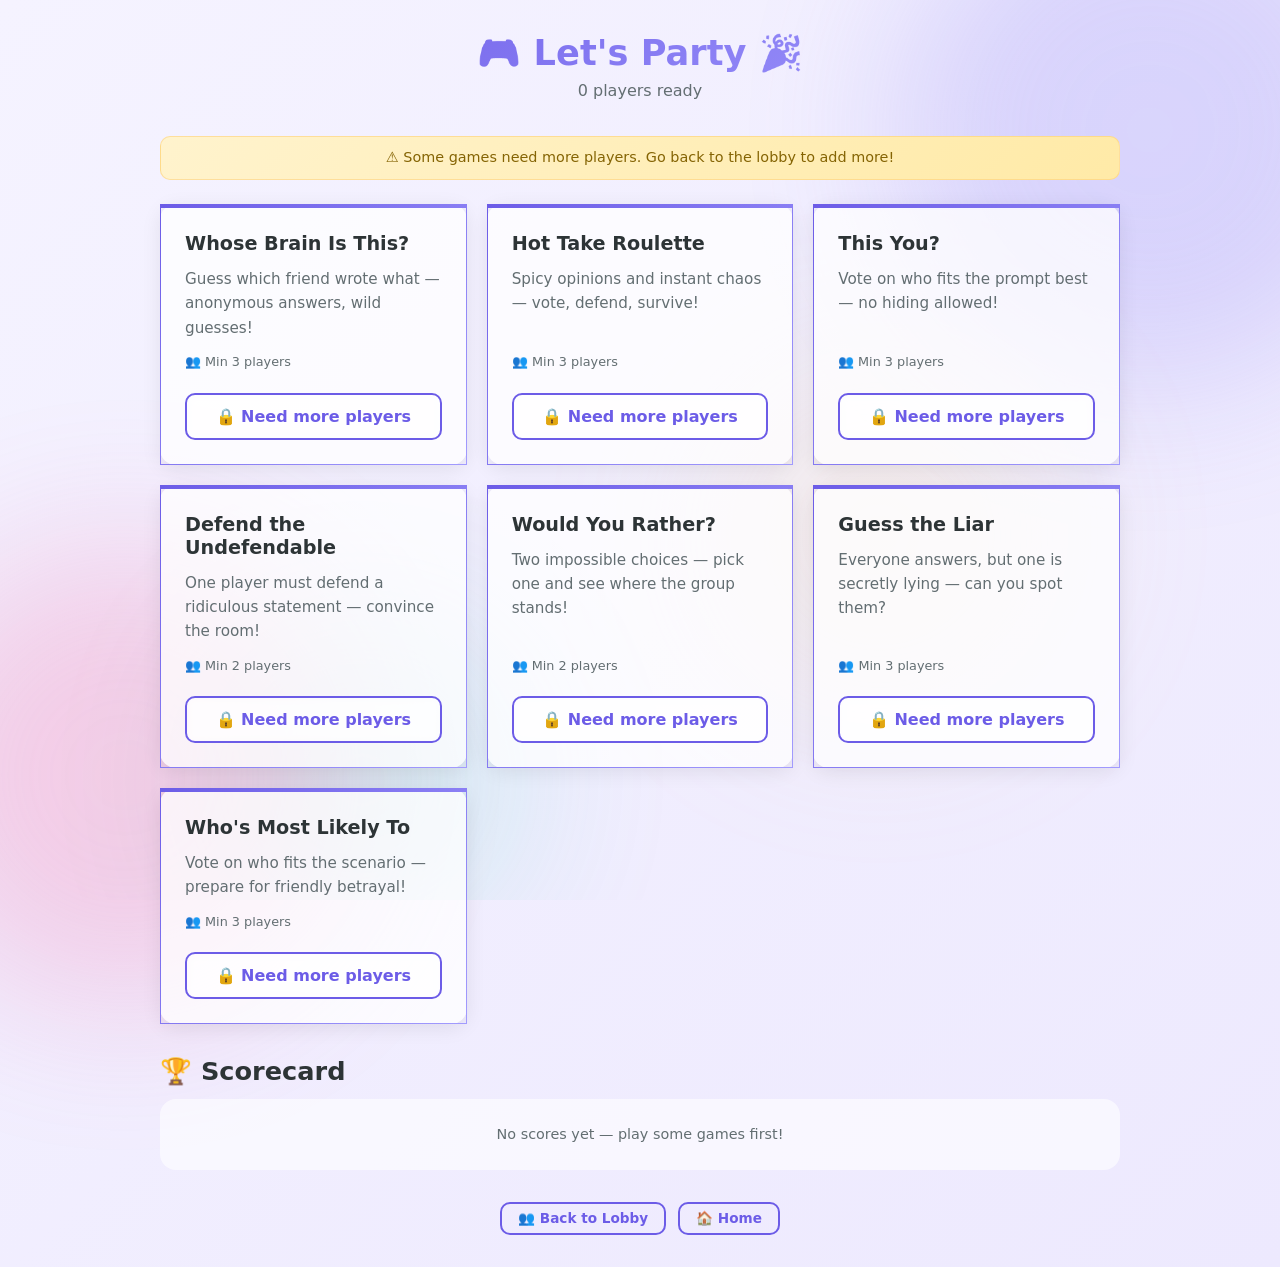
==== games.html @ 0eb38a6e "feat: added 7 games and related functionalities - Create would-you-rather.html for the game interfac" ====
<!DOCTYPE html>
<html lang="en">
<head>
  <meta charset="UTF-8" />
  <meta name="viewport" content="width=device-width, initial-scale=1.0" />
  <title>Games – Party Games Hub</title>
  <link rel="stylesheet" href="css/global.css" />
  <link rel="stylesheet" href="css/cards.css" />
  <style>
    .hub-header {
      text-align: center;
      margin-bottom: 2rem;
      animation: fadeInUp 0.5s ease both;
    }
    .hub-header h1 {
      margin-bottom: 0.25rem;
      background: var(--gradient-primary);
      -webkit-background-clip: text;
      -webkit-text-fill-color: transparent;
      background-clip: text;
    }
    .hub-header p {
      color: var(--text-light);
      animation: fadeIn 0.5s ease 0.2s both;
    }
    .player-warning {
      background: linear-gradient(135deg, #fff3cd, #ffeaa7);
      color: #856404;
      padding: 0.6rem 1rem;
      border-radius: var(--radius-sm);
      font-size: 0.9rem;
      text-align: center;
      margin-bottom: 1.5rem;
      animation: fadeInUp 0.4s ease 0.1s both;
      border: 1px solid rgba(253, 203, 110, 0.5);
    }
    .nav-links {
      display: flex;
      gap: 0.75rem;
      justify-content: center;
      margin-top: 2rem;
      animation: fadeInUp 0.5s ease 0.4s both;
    }
    .container-wide {
      animation: fadeIn 0.4s ease both;
    }

    /* === Scorecard Table === */
    .scorecard-section {
      margin-top: 2rem;
      animation: fadeInUp 0.5s ease 0.4s both;
    }
    .scorecard-section h2 {
      margin-bottom: 0.75rem;
    }
    .scorecard-table-wrap {
      overflow-x: auto;
      -webkit-overflow-scrolling: touch;
      border-radius: var(--radius);
      box-shadow: var(--shadow);
    }
    .scorecard-table {
      width: 100%;
      border-collapse: collapse;
      background: rgba(255,255,255,0.85);
      backdrop-filter: blur(10px);
      border-radius: var(--radius);
      overflow: hidden;
      font-size: 0.9rem;
    }
    .scorecard-table th,
    .scorecard-table td {
      padding: 0.6rem 0.75rem;
      text-align: center;
      white-space: nowrap;
      border-bottom: 1px solid rgba(0,0,0,0.06);
    }
    .scorecard-table th {
      background: var(--gradient-primary);
      color: #fff;
      font-weight: 700;
      font-size: 0.8rem;
      text-transform: uppercase;
      letter-spacing: 0.03em;
      position: sticky;
      top: 0;
    }
    .scorecard-table th:first-child {
      text-align: left;
    }
    .scorecard-table td:first-child {
      text-align: left;
      font-weight: 600;
      color: var(--text);
      white-space: normal;
      word-break: break-word;
    }
    .scorecard-table tr:last-child td {
      border-bottom: none;
    }
    .scorecard-table tr:hover td {
      background: rgba(108, 92, 231, 0.04);
    }
    .scorecard-table .total-row td {
      background: linear-gradient(135deg, rgba(255,234,167,0.3), rgba(253,203,110,0.15));
      font-weight: 700;
      border-top: 2px solid rgba(108, 92, 231, 0.15);
    }
    .scorecard-table .total-row td:first-child {
      color: var(--primary);
    }
    .scorecard-empty {
      text-align: center;
      color: var(--text-light);
      padding: 1.5rem 1rem;
      font-size: 0.9rem;
      background: rgba(255,255,255,0.6);
      border-radius: var(--radius);
    }
    .scorecard-actions {
      display: flex;
      justify-content: flex-end;
      margin-top: 0.5rem;
    }

    @media (max-width: 500px) {
      .scorecard-table {
        font-size: 0.82rem;
      }
      .scorecard-table th,
      .scorecard-table td {
        padding: 0.5rem 0.5rem;
      }
    }
  </style>
</head>
<body>
<div class="bg-orbs"></div>
  <div class="container-wide">
    <!-- Header -->
    <div class="hub-header">
      <h1 id="hubTitle">🎮 Games</h1>
      <p id="playerCount"></p>
    </div>

    <!-- Warning if not enough players -->
    <div class="player-warning hidden" id="playerWarning">
      ⚠️ Some games need more players. Go back to the lobby to add more!
    </div>

    <!-- Games Grid -->
    <div class="games-grid" id="gamesGrid"></div>

    <!-- Scorecard -->
    <div class="scorecard-section" id="scorecardSection">
      <div class="flex flex-between" style="align-items: center;">
        <h2>🏆 Scorecard</h2>
      </div>
      <div id="scorecardContent"></div>
      <div class="scorecard-actions" id="scorecardActions" style="display:none;">
        <button class="btn btn-outline btn-sm" onclick="handleClearScores()">Clear Scores</button>
      </div>
    </div>

    <!-- Navigation -->
    <div class="nav-links">
      <button class="btn btn-outline btn-sm" onclick="navigateTo('lobby.html')">👥 Back to Lobby</button>
      <button class="btn btn-outline btn-sm" onclick="navigateTo('index.html')">🏠 Home</button>
    </div>
  </div>

  <script src="js/state.js"></script>
  <script src="js/config.js"></script>
  <script src="js/utils.js"></script>
  <script>
    const participants = getParticipants();
    const playerCount = participants.length;

    // Set title
    document.getElementById('hubTitle').textContent = `🎮 ${getPartyTitle()}`;
    document.getElementById('playerCount').textContent = `${playerCount} player${playerCount !== 1 ? 's' : ''} ready`;

    // Show warning if low players
    let hasWarning = false;
    GAMES.forEach(game => {
      if (playerCount < game.minPlayers) hasWarning = true;
    });
    if (hasWarning) {
      document.getElementById('playerWarning').classList.remove('hidden');
    }

    // Render game cards
    const grid = document.getElementById('gamesGrid');

    GAMES.forEach(game => {
      const canPlay = playerCount >= game.minPlayers;
      const card = document.createElement('div');
      card.className = 'game-card';
      if (!canPlay) card.style.opacity = '0.6';

      card.innerHTML = `
        <h3>${game.title}</h3>
        <p>${game.description}</p>
        <div class="meta">👥 Min ${game.minPlayers} players</div>
        <button
          class="btn ${canPlay ? 'btn-primary' : 'btn-outline'} btn-block"
          ${canPlay ? '' : 'disabled'}
          onclick="navigateTo('${game.file}')"
        >
          ${canPlay ? '▶ Play' : '🔒 Need more players'}
        </button>
      `;

      grid.appendChild(card);
    });

    /* ---- Scorecard ---- */
    function escapeHTML(str) {
      const div = document.createElement('div');
      div.textContent = str;
      return div.innerHTML;
    }

    function renderScorecard() {
      const scorecard = getScorecard();
      const playerNames = participants.map(p => p.name);
      const container = document.getElementById('scorecardContent');
      const actionsDiv = document.getElementById('scorecardActions');

      const gameIds = Object.keys(scorecard);
      if (gameIds.length === 0 || playerNames.length === 0) {
        container.innerHTML = '<div class="scorecard-empty">No scores yet — play some games first!</div>';
        actionsDiv.style.display = 'none';
        return;
      }

      // Map game IDs to display titles
      const gameTitles = {};
      if (typeof GAMES !== 'undefined') {
        GAMES.forEach(g => gameTitles[g.id] = g.title);
      }

      // Collect all player names that appear in any game score
      const allScoredPlayers = new Set();
      for (const gid of gameIds) {
        for (const name of Object.keys(scorecard[gid])) {
          allScoredPlayers.add(name);
        }
      }
      const displayPlayers = [...new Set([...playerNames, ...allScoredPlayers])];

      if (displayPlayers.length === 0) {
        container.innerHTML = '<div class="scorecard-empty">No scores yet — play some games first!</div>';
        actionsDiv.style.display = 'none';
        return;
      }

      // Build table
      let html = '<div class="scorecard-table-wrap"><table class="scorecard-table">';
      html += '<thead><tr><th>Game</th>';
      displayPlayers.forEach(name => {
        html += `<th>${escapeHTML(name)}</th>`;
      });
      html += '</tr></thead><tbody>';

      const totals = {};
      displayPlayers.forEach(n => totals[n] = 0);

      gameIds.forEach(gid => {
        const title = gameTitles[gid] || gid;
        html += `<tr><td>${escapeHTML(title)}</td>`;
        displayPlayers.forEach(name => {
          const pts = (scorecard[gid] && scorecard[gid][name]) || 0;
          totals[name] += pts;
          html += `<td>${pts}</td>`;
        });
        html += '</tr>';
      });

      html += '<tr class="total-row"><td>Total</td>';
      displayPlayers.forEach(name => {
        html += `<td>${totals[name]}</td>`;
      });
      html += '</tr>';

      html += '</tbody></table></div>';
      container.innerHTML = html;
      actionsDiv.style.display = 'flex';
    }

    function handleClearScores() {
      if (confirm('Clear all game scores?')) {
        clearScorecard();
        renderScorecard();
      }
    }

    renderScorecard();
  </script>
</body>
</html>
---- css/global.css ----
/* ===================================
   Party Games Hub – Global Styles
   =================================== */

/* --- Reset & Base --- */
*, *::before, *::after {
  margin: 0;
  padding: 0;
  box-sizing: border-box;
}

:root {
  --primary: #6c5ce7;
  --primary-light: #a29bfe;
  --secondary: #fd79a8;
  --accent: #ffeaa7;
  --bg: #f8f9fc;
  --bg-card: #ffffff;
  --text: #2d3436;
  --text-light: #636e72;
  --danger: #d63031;
  --success: #00b894;
  --radius: 16px;
  --radius-sm: 10px;
  --shadow: 0 4px 20px rgba(0, 0, 0, 0.08);
  --shadow-hover: 0 8px 30px rgba(0, 0, 0, 0.12);
  --font: 'Segoe UI', system-ui, -apple-system, sans-serif;
  --transition: 0.2s ease;
  --gradient-bg: linear-gradient(135deg, #f5f3ff 0%, #ede9fe 25%, #fdf2f8 50%, #fef3c7 75%, #f0fdf4 100%);
  --gradient-primary: linear-gradient(135deg, #6c5ce7, #a29bfe);
  --gradient-secondary: linear-gradient(135deg, #fd79a8, #e84393);
  --gradient-warm: linear-gradient(135deg, #ffeaa7, #fdcb6e);
}

html {
  font-size: 16px;
  scroll-behavior: smooth;
}

body {
  font-family: var(--font);
  background: var(--gradient-bg);
  background-size: 400% 400%;
  animation: gradientShift 18s ease infinite;
  color: var(--text);
  min-height: 100dvh;
  display: flex;
  flex-direction: column;
  align-items: center;
  padding: 2rem 1rem;
  line-height: 1.6;
  position: relative;
  overflow-x: hidden;
}

/* --- Animated background blobs --- */
body::before,
body::after {
  content: '';
  position: fixed;
  border-radius: 50%;
  filter: blur(80px);
  opacity: 0.25;
  z-index: -1;
  animation: floatBlob 20s ease-in-out infinite;
}

body::before {
  width: 500px;
  height: 500px;
  background: radial-gradient(circle, var(--primary-light), var(--primary));
  top: -120px;
  right: -120px;
  animation: floatBlob 22s ease-in-out infinite, pulseBlob 8s ease-in-out infinite;
  animation-delay: -5s, 0s;
}

body::after {
  width: 450px;
  height: 450px;
  background: radial-gradient(circle, var(--secondary), #e84393);
  bottom: -100px;
  left: -100px;
  animation: floatBlob 26s ease-in-out infinite, pulseBlob 10s ease-in-out infinite;
  animation-delay: -10s, -3s;
}

/* --- Extra background layers via box-shadow on a helper --- */
.bg-orbs {
  position: fixed;
  inset: 0;
  z-index: -1;
  pointer-events: none;
  overflow: hidden;
}

.bg-orbs::before,
.bg-orbs::after {
  content: '';
  position: absolute;
  border-radius: 50%;
  filter: blur(90px);
  opacity: 0.18;
}

.bg-orbs::before {
  width: 350px;
  height: 350px;
  background: radial-gradient(circle, #ffeaa7, #fdcb6e);
  top: 40%;
  left: 55%;
  animation: floatBlob2 28s ease-in-out infinite, pulseBlob 12s ease-in-out infinite;
}

.bg-orbs::after {
  width: 300px;
  height: 300px;
  background: radial-gradient(circle, #55efc4, #00b894);
  top: 70%;
  right: 60%;
  animation: floatBlob2 24s ease-in-out infinite reverse, pulseBlob 9s ease-in-out infinite;
  animation-delay: -7s, -2s;
}

@keyframes gradientShift {
  0%   { background-position: 0% 50%; }
  25%  { background-position: 100% 25%; }
  50%  { background-position: 50% 100%; }
  75%  { background-position: 25% 0%; }
  100% { background-position: 0% 50%; }
}

@keyframes floatBlob {
  0%, 100% { transform: translate(0, 0) scale(1); }
  25% { transform: translate(40px, -50px) scale(1.08); }
  50% { transform: translate(-30px, 30px) scale(0.92); }
  75% { transform: translate(20px, 40px) scale(1.04); }
}

@keyframes floatBlob2 {
  0%, 100% { transform: translate(0, 0) scale(1) rotate(0deg); }
  33% { transform: translate(-50px, 30px) scale(1.1) rotate(60deg); }
  66% { transform: translate(40px, -40px) scale(0.9) rotate(-30deg); }
}

@keyframes pulseBlob {
  0%, 100% { opacity: 0.18; }
  50% { opacity: 0.32; }
}

/* --- Entrance animations --- */
@keyframes fadeInUp {
  from { opacity: 0; transform: translateY(24px); }
  to { opacity: 1; transform: translateY(0); }
}

@keyframes fadeIn {
  from { opacity: 0; }
  to { opacity: 1; }
}

@keyframes scaleIn {
  from { opacity: 0; transform: scale(0.9); }
  to { opacity: 1; transform: scale(1); }
}

@keyframes slideInLeft {
  from { opacity: 0; transform: translateX(-20px); }
  to { opacity: 1; transform: translateX(0); }
}

@keyframes slideInRight {
  from { opacity: 0; transform: translateX(20px); }
  to { opacity: 1; transform: translateX(0); }
}

@keyframes bounceIn {
  0% { opacity: 0; transform: scale(0.3); }
  50% { transform: scale(1.05); }
  70% { transform: scale(0.9); }
  100% { opacity: 1; transform: scale(1); }
}

@keyframes shimmer {
  0% { background-position: -200% center; }
  100% { background-position: 200% center; }
}

@keyframes pulse {
  0%, 100% { transform: scale(1); }
  50% { transform: scale(1.05); }
}

.animate-fade-in-up {
  animation: fadeInUp 0.5s ease both;
}

.animate-fade-in {
  animation: fadeIn 0.4s ease both;
}

.animate-scale-in {
  animation: scaleIn 0.4s ease both;
}

.animate-bounce-in {
  animation: bounceIn 0.6s ease both;
}

/* --- Typography --- */
h1, h2, h3 {
  font-weight: 700;
  line-height: 1.2;
}

h1 { font-size: 2.2rem; }
h2 { font-size: 1.6rem; }
h3 { font-size: 1.2rem; }

/* --- Container --- */
.container {
  width: 100%;
  max-width: 720px;
  margin: 0 auto;
}

.container-wide {
  width: 100%;
  max-width: 960px;
  margin: 0 auto;
}

/* --- Buttons --- */
.btn {
  display: inline-flex;
  align-items: center;
  justify-content: center;
  gap: 0.5rem;
  padding: 0.75rem 1.75rem;
  font-size: 1rem;
  font-weight: 600;
  border: none;
  border-radius: var(--radius-sm);
  cursor: pointer;
  transition: transform 0.25s cubic-bezier(.4,0,.2,1), box-shadow 0.25s ease, background 0.25s ease, border-color 0.25s ease;
  text-decoration: none;
  font-family: var(--font);
  position: relative;
  overflow: hidden;
}

.btn::after {
  content: '';
  position: absolute;
  inset: 0;
  background: linear-gradient(120deg, transparent 30%, rgba(255,255,255,0.2) 50%, transparent 70%);
  background-size: 200% 100%;
  opacity: 0;
  transition: opacity 0.3s;
}

.btn:hover::after {
  opacity: 1;
  animation: shimmer 0.8s ease forwards;
}

.btn:hover {
  transform: translateY(-2px);
  box-shadow: var(--shadow-hover);
}

.btn:active {
  transform: translateY(0) scale(0.98);
}

.btn-primary {
  background: var(--gradient-primary);
  color: #fff;
}

.btn-primary:hover {
  box-shadow: 0 6px 25px rgba(108, 92, 231, 0.35);
}

.btn-secondary {
  background: var(--gradient-secondary);
  color: #fff;
}

.btn-secondary:hover {
  box-shadow: 0 6px 25px rgba(253, 121, 168, 0.35);
}

.btn-outline {
  background: transparent;
  color: var(--primary);
  border: 2px solid var(--primary);
  backdrop-filter: blur(4px);
}

.btn-outline:hover {
  background: var(--primary);
  color: #fff;
}

.btn-danger {
  background: linear-gradient(135deg, #d63031, #e17055);
  color: #fff;
}

.btn-danger:hover {
  box-shadow: 0 6px 25px rgba(214, 48, 49, 0.35);
}

.btn-sm {
  padding: 0.4rem 1rem;
  font-size: 0.85rem;
}

.btn-block {
  width: 100%;
}

/* --- Inputs --- */
input[type="text"],
select,
textarea {
  width: 100%;
  padding: 0.75rem 1rem;
  font-size: 1rem;
  font-family: var(--font);
  border: 2px solid #dfe6e9;
  border-radius: var(--radius-sm);
  background: rgba(255, 255, 255, 0.8);
  backdrop-filter: blur(4px);
  color: var(--text);
  transition: border-color 0.3s ease, box-shadow 0.3s ease, background 0.3s ease;
}

input[type="text"]:focus,
select:focus,
textarea:focus {
  outline: none;
  border-color: var(--primary);
  box-shadow: 0 0 0 4px rgba(108, 92, 231, 0.12);
  background: #fff;
}

/* --- Cards --- */
.card {
  background: rgba(255, 255, 255, 0.75);
  backdrop-filter: blur(12px);
  -webkit-backdrop-filter: blur(12px);
  border: 1px solid rgba(255, 255, 255, 0.6);
  border-radius: var(--radius);
  padding: 1.5rem;
  box-shadow: var(--shadow);
  transition: transform 0.3s cubic-bezier(.4,0,.2,1), box-shadow 0.3s ease;
  animation: fadeInUp 0.4s ease both;
}

.card:hover {
  box-shadow: var(--shadow-hover);
  transform: translateY(-2px);
}

/* --- Utility Classes --- */
.text-center { text-align: center; }
.mt-1 { margin-top: 0.5rem; }
.mt-2 { margin-top: 1rem; }
.mt-3 { margin-top: 1.5rem; }
.mt-4 { margin-top: 2rem; }
.mb-2 { margin-bottom: 1rem; }
.mb-3 { margin-bottom: 1.5rem; }
.gap-1 { gap: 0.5rem; }
.gap-2 { gap: 1rem; }

.flex { display: flex; }
.flex-col { flex-direction: column; }
.flex-center { align-items: center; justify-content: center; }
.flex-between { justify-content: space-between; }
.flex-wrap { flex-wrap: wrap; }

.hidden { display: none !important; }

/* --- Participant List --- */
.participant-list {
  list-style: none;
  display: flex;
  flex-direction: column;
  gap: 0.5rem;
}

.participant-item {
  display: flex;
  align-items: center;
  justify-content: space-between;
  padding: 0.6rem 1rem;
  background: linear-gradient(135deg, rgba(241, 240, 255, 0.9), rgba(237, 233, 254, 0.7));
  border-radius: var(--radius-sm);
  font-weight: 500;
  animation: slideInLeft 0.3s ease both;
  transition: transform 0.2s ease, box-shadow 0.2s ease, background 0.2s ease;
}

.participant-item:hover {
  transform: translateX(4px);
  box-shadow: 0 2px 12px rgba(108, 92, 231, 0.12);
  background: linear-gradient(135deg, rgba(241, 240, 255, 1), rgba(237, 233, 254, 0.9));
}

.participant-item .remove-btn {
  background: none;
  border: none;
  color: var(--danger);
  cursor: pointer;
  font-size: 1.2rem;
  padding: 0.2rem 0.4rem;
  border-radius: 4px;
  transition: background var(--transition);
}

.participant-item .remove-btn:hover {
  background: rgba(214, 48, 49, 0.1);
}

/* --- Badge --- */
.badge {
  display: inline-block;
  padding: 0.2rem 0.6rem;
  font-size: 0.75rem;
  font-weight: 600;
  border-radius: 999px;
  background: var(--primary-light);
  color: #fff;
}

/* --- Screen wrapper for centering --- */
.screen {
  display: flex;
  flex-direction: column;
  align-items: center;
  justify-content: center;
  min-height: 80dvh;
  text-align: center;
  gap: 1.5rem;
  animation: fadeInUp 0.6s ease both;
}

/* --- Game page layout --- */
.game-page {
  width: 100%;
  max-width: 720px;
  margin: 0 auto;
  padding: 1rem 0;
  animation: fadeInUp 0.5s ease both;
}

.game-header {
  display: flex;
  align-items: center;
  justify-content: space-between;
  margin-bottom: 1.5rem;
}

.game-header h1 {
  font-size: 1.6rem;
}

/* --- Voting / Options --- */
.options-grid {
  display: flex;
  flex-wrap: wrap;
  gap: 0.75rem;
}

.option-btn {
  flex: 1;
  min-width: 120px;
  padding: 0.75rem 1rem;
  font-size: 1rem;
  font-weight: 600;
  border: 2px solid var(--primary-light);
  border-radius: var(--radius-sm);
  background: rgba(255, 255, 255, 0.8);
  color: var(--primary);
  cursor: pointer;
  transition: all 0.3s cubic-bezier(.4,0,.2,1);
  font-family: var(--font);
}

.option-btn:hover {
  background: var(--gradient-primary);
  color: #fff;
  border-color: var(--primary);
  transform: translateY(-2px);
  box-shadow: 0 4px 15px rgba(108, 92, 231, 0.25);
}

.option-btn.selected {
  background: var(--gradient-primary);
  color: #fff;
  border-color: var(--primary);
  transform: scale(1.02);
  box-shadow: 0 4px 15px rgba(108, 92, 231, 0.25);
}

/* --- Results bar --- */
.result-bar-wrapper {
  margin-bottom: 0.75rem;
}

.result-label {
  display: flex;
  justify-content: space-between;
  font-size: 0.9rem;
  font-weight: 500;
  margin-bottom: 0.3rem;
}

.result-bar {
  height: 12px;
  border-radius: 6px;
  background: #e0e0e0;
  overflow: hidden;
}

.result-bar-fill {
  height: 100%;
  border-radius: 6px;
  background: var(--gradient-primary);
  transition: width 0.8s cubic-bezier(.4,0,.2,1);
}

/* --- Responsive --- */
@media (max-width: 600px) {
  body {
    padding: 1rem 0.75rem;
  }

  h1 { font-size: 1.6rem; }
  h2 { font-size: 1.3rem; }

  .btn {
    padding: 0.65rem 1.25rem;
    font-size: 0.95rem;
  }

  .game-header {
    flex-direction: column;
    gap: 0.5rem;
    text-align: center;
  }
}

/* --- Word-wrap safety --- */
h1, h2, h3, p, span, div, li, td, th, label, button {
  overflow-wrap: break-word;
  word-wrap: break-word;
}

.text-break {
  word-break: break-word;
  overflow-wrap: anywhere;
  hyphens: auto;
}
---- css/cards.css ----
/* ===================================
   Party Games Hub – Card Grid Styles
   =================================== */

.games-grid {
  display: grid;
  grid-template-columns: repeat(auto-fill, minmax(260px, 1fr));
  gap: 1.25rem;
  width: 100%;
}

.game-card {
  background: rgba(255, 255, 255, 0.75);
  backdrop-filter: blur(12px);
  -webkit-backdrop-filter: blur(12px);
  border: 1px solid rgba(255, 255, 255, 0.6);
  border-radius: var(--radius);
  padding: 1.5rem;
  box-shadow: var(--shadow);
  display: flex;
  flex-direction: column;
  gap: 0.75rem;
  transition: transform 0.35s cubic-bezier(.4,0,.2,1), box-shadow 0.35s ease;
  border-top: 4px solid transparent;
  border-image: var(--gradient-primary) 1;
  border-image-slice: 1;
  position: relative;
  overflow: hidden;
  animation: fadeInUp 0.5s ease both;
}

.game-card::before {
  content: '';
  position: absolute;
  inset: 0;
  background: var(--gradient-primary);
  opacity: 0;
  transition: opacity 0.35s ease;
  z-index: 0;
}

.game-card:hover::before {
  opacity: 0.04;
}

.game-card:hover {
  transform: translateY(-6px) scale(1.01);
  box-shadow: 0 12px 40px rgba(108, 92, 231, 0.18);
}

.game-card > * {
  position: relative;
  z-index: 1;
}

.game-card h3 {
  font-size: 1.2rem;
  color: var(--text);
}

.game-card p {
  font-size: 0.95rem;
  color: var(--text-light);
  flex: 1;
}

.game-card .meta {
  font-size: 0.8rem;
  color: var(--text-light);
  display: flex;
  align-items: center;
  gap: 0.3rem;
}

.game-card .btn {
  margin-top: 0.5rem;
}

/* Staggered entrance animation for grid children */
.game-card:nth-child(1) { animation-delay: 0.05s; }
.game-card:nth-child(2) { animation-delay: 0.15s; }
.game-card:nth-child(3) { animation-delay: 0.25s; }
.game-card:nth-child(4) { animation-delay: 0.35s; }
.game-card:nth-child(5) { animation-delay: 0.45s; }
.game-card:nth-child(6) { animation-delay: 0.55s; }

/* When only 1 game, don't stretch full width */
@media (min-width: 600px) {
  .games-grid {
    grid-template-columns: repeat(auto-fill, minmax(280px, 1fr));
  }
}
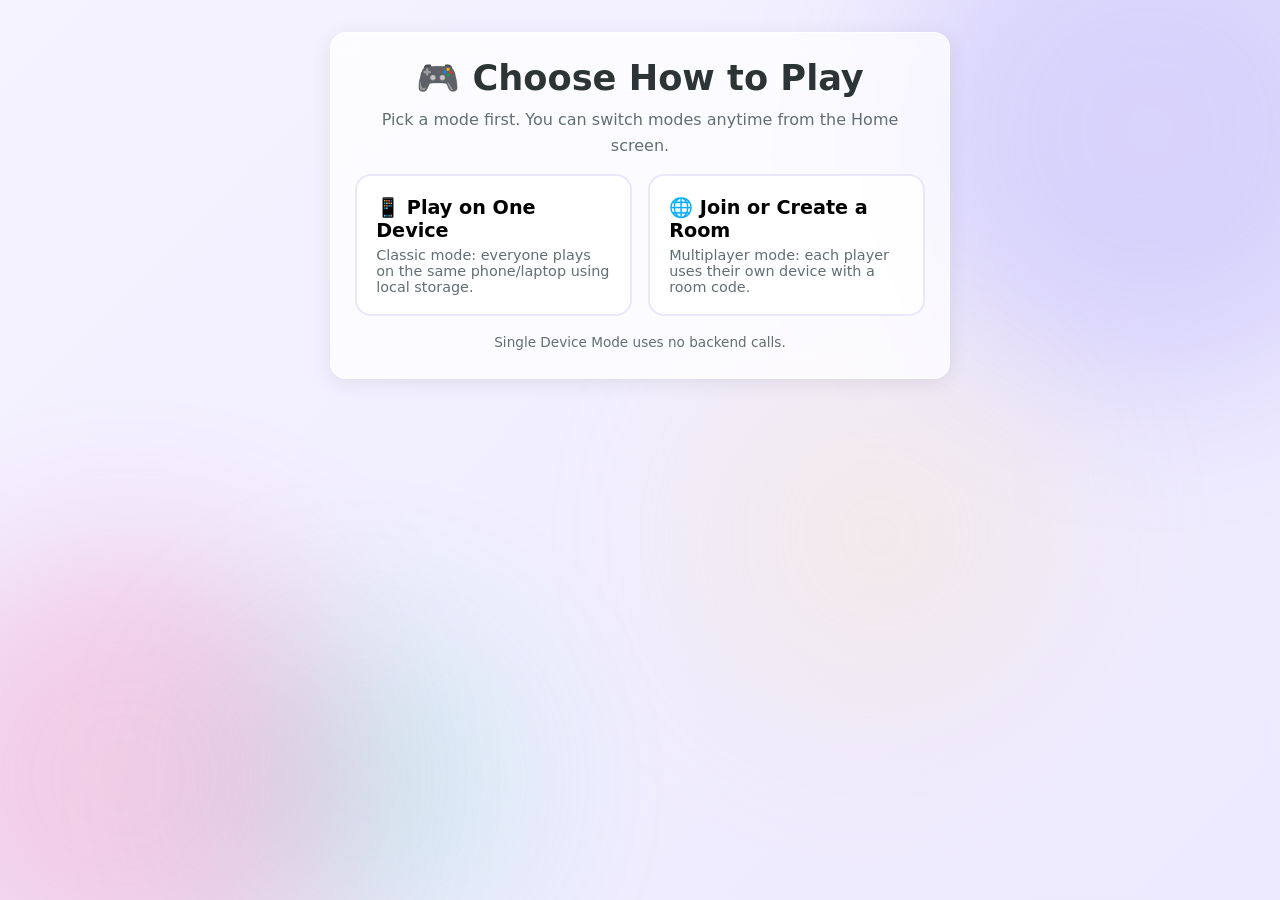
==== commit 8eb061c8: "Add room mode and multiplayer sync" ====
--- a/games.html
+++ b/games.html
@@ -23,6 +23,22 @@
       color: var(--text-light);
       animation: fadeIn 0.5s ease 0.2s both;
     }
+    .mode-indicator {
+      margin-top: 0.4rem;
+      display: inline-flex;
+      align-items: center;
+      gap: 0.45rem;
+      font-size: 0.82rem;
+      color: var(--text-light);
+      background: rgba(255,255,255,0.65);
+      border: 1px solid rgba(108,92,231,0.2);
+      padding: 0.25rem 0.6rem;
+      border-radius: 999px;
+    }
+    .mode-indicator .label {
+      color: var(--primary);
+      font-weight: 700;
+    }
     .player-warning {
       background: linear-gradient(135deg, #fff3cd, #ffeaa7);
       color: #856404;
@@ -141,6 +157,7 @@
     <div class="hub-header">
       <h1 id="hubTitle">🎮 Games</h1>
       <p id="playerCount"></p>
+      <div class="mode-indicator" id="modeIndicator"></div>
     </div>
 
     <!-- Warning if not enough players -->
@@ -173,12 +190,25 @@
   <script src="js/config.js"></script>
   <script src="js/utils.js"></script>
   <script>
+    const rawMode = localStorage.getItem('pgh_playMode');
+    if (!rawMode) navigateTo('mode-select.html');
+
+    const mode = getPlayMode();
+    const session = getRoomSession();
+
     const participants = getParticipants();
     const playerCount = participants.length;
 
     // Set title
     document.getElementById('hubTitle').textContent = `🎮 ${getPartyTitle()}`;
     document.getElementById('playerCount').textContent = `${playerCount} player${playerCount !== 1 ? 's' : ''} ready`;
+
+    const modeIndicator = document.getElementById('modeIndicator');
+    if (mode === 'room') {
+      modeIndicator.innerHTML = `<span class="label">Room Mode – Connected</span>${session.roomId ? `• ${session.roomId}` : ''}`;
+    } else {
+      modeIndicator.innerHTML = '<span class="label">Single Device Mode</span>';
+    }
 
     // Show warning if low players
     let hasWarning = false;
